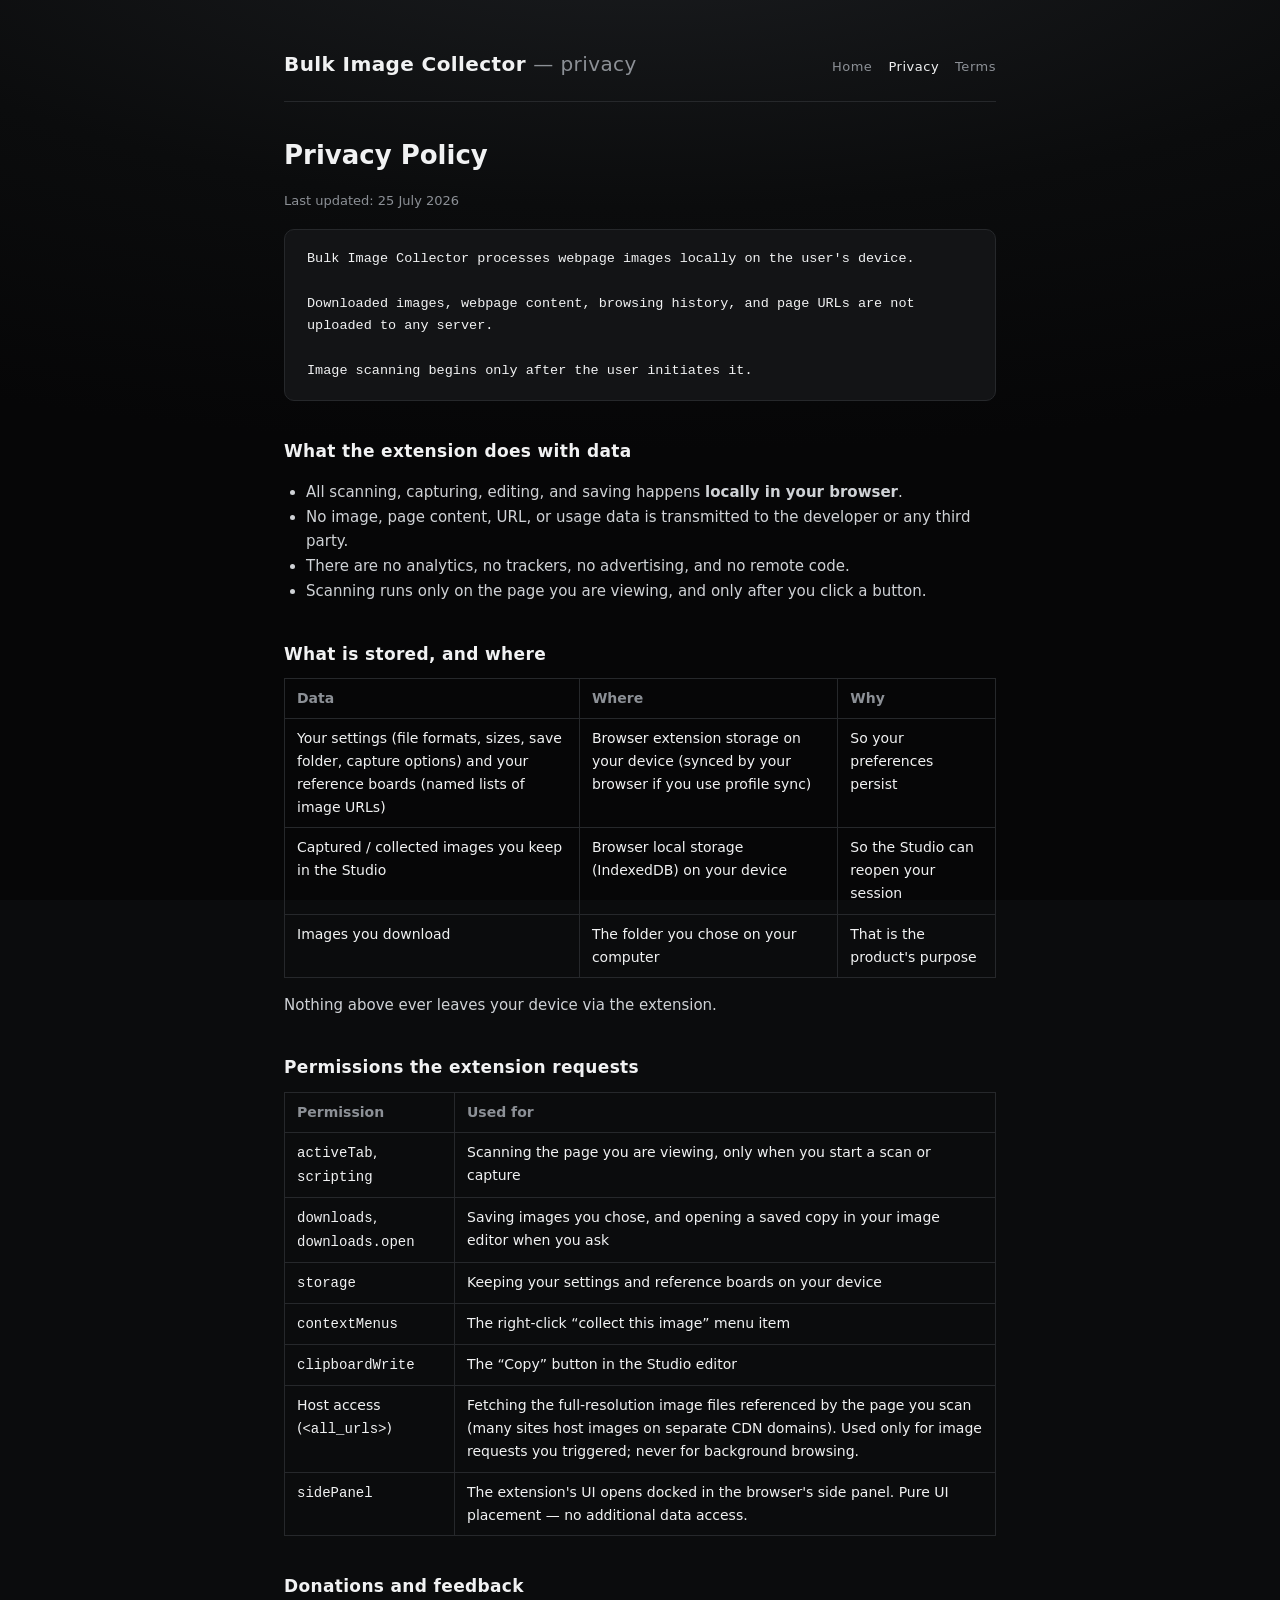
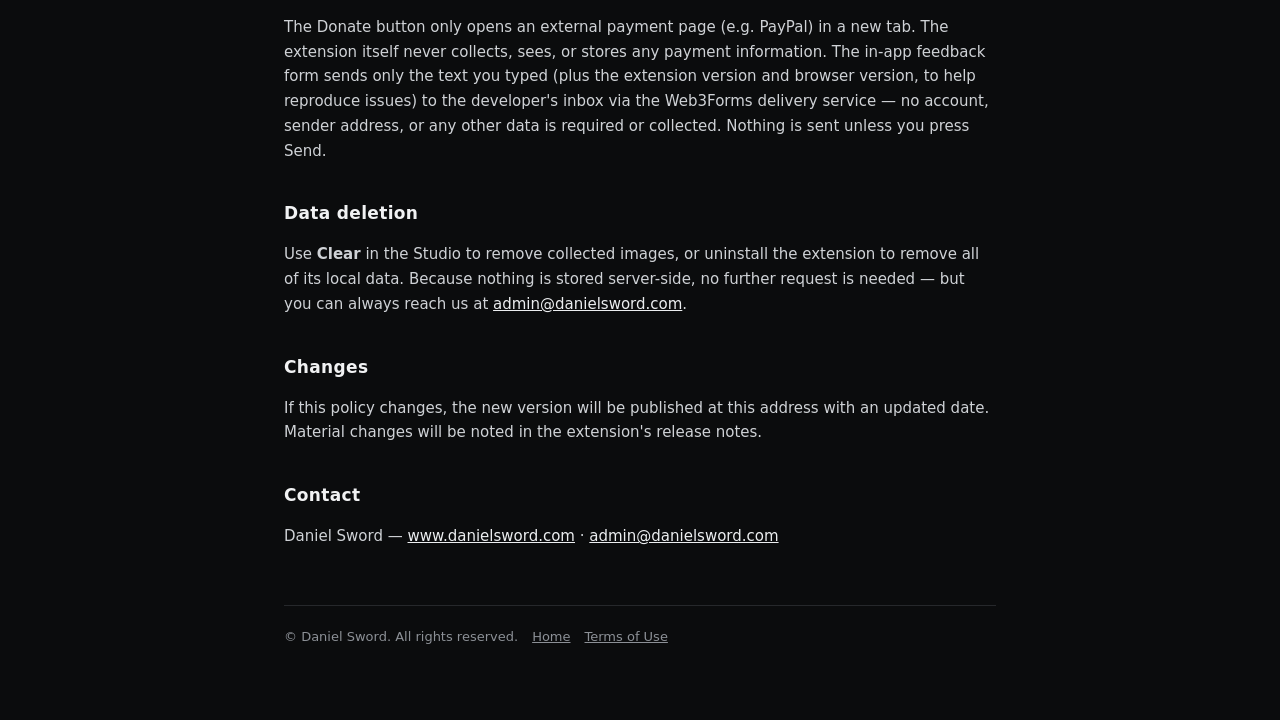
==== privacy.html @ d1e8ccd5 "Add policy pages for Chrome Web Store submission Privacy policy, terms of use, and support/contact p" ====
<!DOCTYPE html>
<html lang="en">
<head>
  <meta charset="UTF-8" />
  <meta name="viewport" content="width=device-width, initial-scale=1" />
  <title>Privacy Policy — Bulk Image Collector</title>
  <link rel="stylesheet" href="style.css" />
</head>
<body>
  <div class="wrap">
    <header class="site">
      <span class="brand">Bulk Image Collector <em>— privacy</em></span>
      <nav>
        <a href="index.html">Home</a>
        <a href="privacy.html" class="on">Privacy</a>
        <a href="terms.html">Terms</a>
      </nav>
    </header>

    <h1>Privacy Policy</h1>
    <p class="muted">Last updated: 25 July 2026</p>

    <div class="card quote">Bulk Image Collector processes webpage images locally on the user's device.

Downloaded images, webpage content, browsing history, and page URLs are not uploaded to any server.

Image scanning begins only after the user initiates it.</div>

    <h2>What the extension does with data</h2>
    <ul>
      <li>All scanning, capturing, editing, and saving happens <strong>locally in your browser</strong>.</li>
      <li>No image, page content, URL, or usage data is transmitted to the developer or any third party.</li>
      <li>There are no analytics, no trackers, no advertising, and no remote code.</li>
      <li>Scanning runs only on the page you are viewing, and only after you click a button.</li>
    </ul>

    <h2>What is stored, and where</h2>
    <table>
      <tr><th>Data</th><th>Where</th><th>Why</th></tr>
      <tr><td>Your settings (file formats, sizes, save folder, capture options) and your reference boards (named lists of image URLs)</td><td>Browser extension storage on your device (synced by your browser if you use profile sync)</td><td>So your preferences persist</td></tr>
      <tr><td>Captured / collected images you keep in the Studio</td><td>Browser local storage (IndexedDB) on your device</td><td>So the Studio can reopen your session</td></tr>
      <tr><td>Images you download</td><td>The folder you chose on your computer</td><td>That is the product's purpose</td></tr>
    </table>
    <p>Nothing above ever leaves your device via the extension.</p>

    <h2>Permissions the extension requests</h2>
    <table>
      <tr><th>Permission</th><th>Used for</th></tr>
      <tr><td><code>activeTab</code>, <code>scripting</code></td><td>Scanning the page you are viewing, only when you start a scan or capture</td></tr>
      <tr><td><code>downloads</code>, <code>downloads.open</code></td><td>Saving images you chose, and opening a saved copy in your image editor when you ask</td></tr>
      <tr><td><code>storage</code></td><td>Keeping your settings and reference boards on your device</td></tr>
      <tr><td><code>contextMenus</code></td><td>The right-click “collect this image” menu item</td></tr>
      <tr><td><code>clipboardWrite</code></td><td>The “Copy” button in the Studio editor</td></tr>
      <tr><td>Host access (<code>&lt;all_urls&gt;</code>)</td><td>Fetching the full-resolution image files referenced by the page you scan (many sites host images on separate CDN domains). Used only for image requests you triggered; never for background browsing.</td></tr>
      <tr><td><code>sidePanel</code></td><td>The extension's UI opens docked in the browser's side panel. Pure UI placement — no additional data access.</td></tr>
    </table>

    <h2>Donations and feedback</h2>
    <p>The Donate button only opens an external payment page (e.g. PayPal) in a new tab.
    The extension itself never collects, sees, or stores any payment information.
    The in-app feedback form sends only the text you typed (plus the extension version
    and browser version, to help reproduce issues) to the developer's inbox via the
    Web3Forms delivery service — no account, sender address, or any other data is
    required or collected. Nothing is sent unless you press Send.</p>

    <h2>Data deletion</h2>
    <p>
      Use <strong>Clear</strong> in the Studio to remove collected images, or uninstall the
      extension to remove all of its local data. Because nothing is stored server-side, no
      further request is needed — but you can always reach us at
      <a href="mailto:admin@danielsword.com">admin@danielsword.com</a>.
    </p>

    <h2>Changes</h2>
    <p>
      If this policy changes, the new version will be published at this address with an updated
      date. Material changes will be noted in the extension's release notes.
    </p>

    <h2>Contact</h2>
    <p>
      Daniel Sword — <a href="https://www.danielsword.com" rel="noopener">www.danielsword.com</a> ·
      <a href="mailto:admin@danielsword.com">admin@danielsword.com</a>
    </p>

    <footer class="site">
      <span>© Daniel Sword. All rights reserved.</span>
      <a href="index.html">Home</a>
      <a href="terms.html">Terms of Use</a>
    </footer>
  </div>
</body>
</html>
---- style.css ----
/* Shared look for the Bulk Image Collector policy site — same graphite family
   as the product so the pages read as first-party. */
:root {
  --bg: #0b0c0d;
  --panel: #131416;
  --line: #26282b;
  --text: #f1f2f3;
  --muted: #8c9096;
  --accent: #eceef0;
}
* { box-sizing: border-box; }
body {
  margin: 0;
  background: radial-gradient(120% 60% at 50% -10%, #1b1d20 0%, #0b0c0d 55%, #060607 100%) fixed var(--bg);
  color: var(--text);
  font: 15px/1.65 "Segoe UI", system-ui, -apple-system, sans-serif;
}
.wrap { max-width: 760px; margin: 0 auto; padding: 48px 24px 80px; }
header.site {
  display: flex; align-items: baseline; gap: 12px; flex-wrap: wrap;
  padding-bottom: 20px; border-bottom: 1px solid var(--line); margin-bottom: 32px;
}
header.site .brand { font-size: 20px; font-weight: 700; letter-spacing: .02em; }
header.site .brand em { color: var(--muted); font-style: normal; font-weight: 400; }
header.site nav { margin-left: auto; display: flex; gap: 16px; }
header.site nav a { color: var(--muted); text-decoration: none; font-size: 13px; letter-spacing: .04em; }
header.site nav a:hover, header.site nav a.on { color: var(--text); }
h1 { font-size: 26px; margin: 0 0 8px; }
h2 { font-size: 17px; margin: 36px 0 10px; letter-spacing: .02em; }
p, li { color: #cfd2d6; }
.muted { color: var(--muted); font-size: 13px; }
.card {
  background: var(--panel); border: 1px solid var(--line); border-radius: 10px;
  padding: 18px 22px; margin: 18px 0;
}
.card.quote { font-family: Consolas, monospace; font-size: 13.5px; white-space: pre-line; }
a { color: var(--accent); }
ul { padding-left: 22px; }
footer.site {
  margin-top: 56px; padding-top: 20px; border-top: 1px solid var(--line);
  color: var(--muted); font-size: 13px; display: flex; gap: 14px; flex-wrap: wrap;
}
footer.site a { color: var(--muted); }
table { border-collapse: collapse; width: 100%; font-size: 14px; }
td, th { border: 1px solid var(--line); padding: 8px 12px; text-align: left; vertical-align: top; }
th { color: var(--muted); font-weight: 600; }
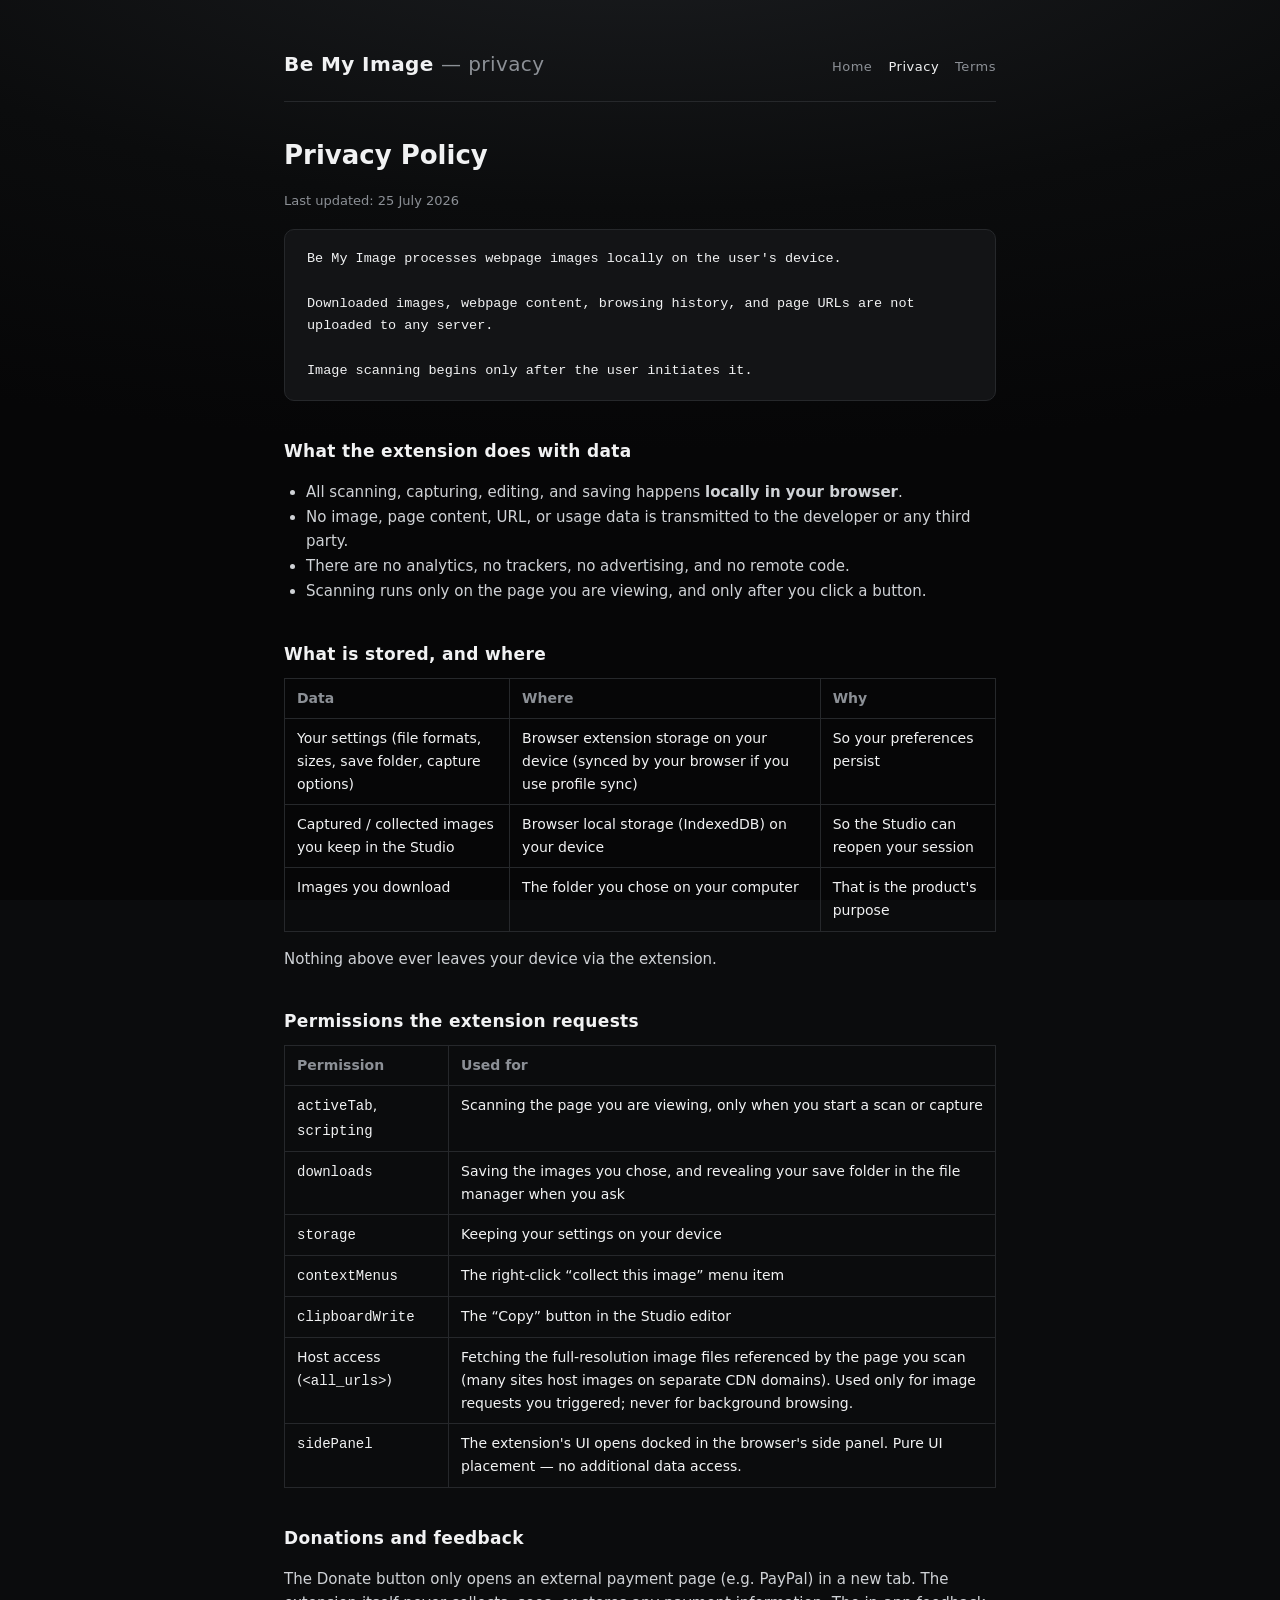
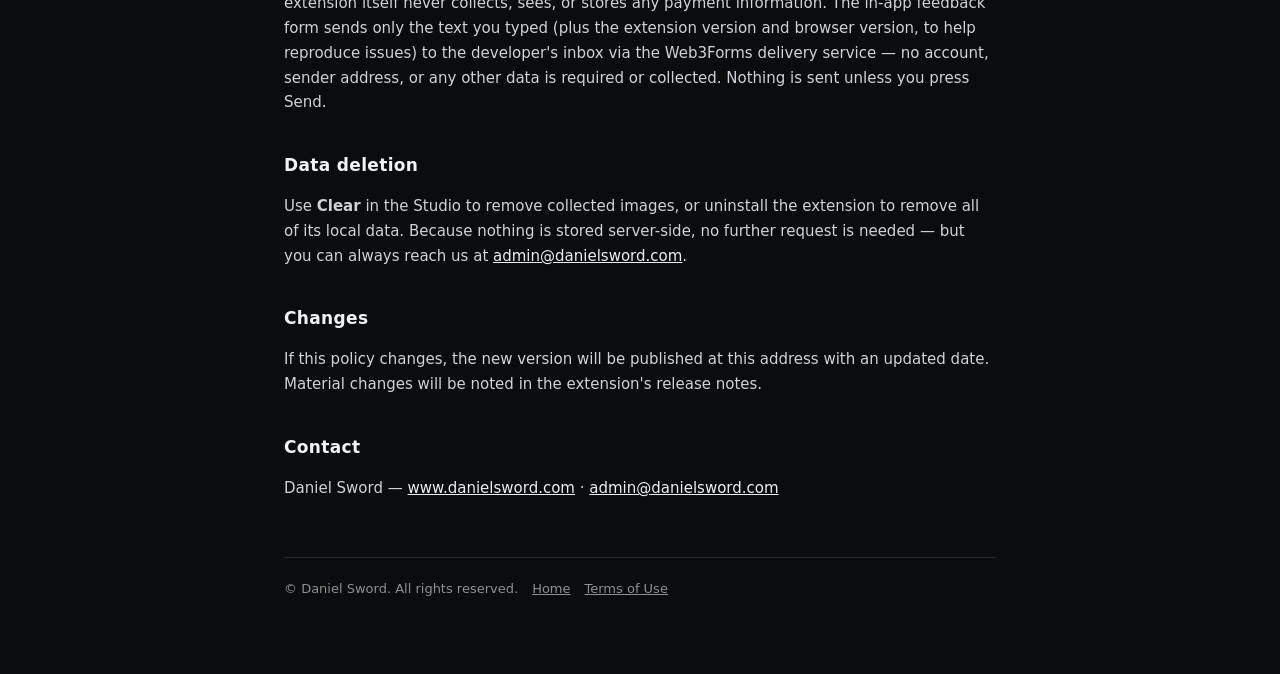
==== commit 909ebe47: "docs: 정책 페이지를 v1.1 기준으로 갱신 v1.0 등록 이후 갱신되지 않아 실제 배포본과 어긋나 있었다.  - 앱 이름을 Bulk Image Collector -> Be M" ====
--- a/privacy.html
+++ b/privacy.html
@@ -3,13 +3,13 @@
 <head>
   <meta charset="UTF-8" />
   <meta name="viewport" content="width=device-width, initial-scale=1" />
-  <title>Privacy Policy — Bulk Image Collector</title>
+  <title>Privacy Policy — Be My Image</title>
   <link rel="stylesheet" href="style.css" />
 </head>
 <body>
   <div class="wrap">
     <header class="site">
-      <span class="brand">Bulk Image Collector <em>— privacy</em></span>
+      <span class="brand">Be My Image <em>— privacy</em></span>
       <nav>
         <a href="index.html">Home</a>
         <a href="privacy.html" class="on">Privacy</a>
@@ -20,7 +20,7 @@
     <h1>Privacy Policy</h1>
     <p class="muted">Last updated: 25 July 2026</p>
 
-    <div class="card quote">Bulk Image Collector processes webpage images locally on the user's device.
+    <div class="card quote">Be My Image processes webpage images locally on the user's device.
 
 Downloaded images, webpage content, browsing history, and page URLs are not uploaded to any server.
 
@@ -37,7 +37,7 @@
     <h2>What is stored, and where</h2>
     <table>
       <tr><th>Data</th><th>Where</th><th>Why</th></tr>
-      <tr><td>Your settings (file formats, sizes, save folder, capture options) and your reference boards (named lists of image URLs)</td><td>Browser extension storage on your device (synced by your browser if you use profile sync)</td><td>So your preferences persist</td></tr>
+      <tr><td>Your settings (file formats, sizes, save folder, capture options)</td><td>Browser extension storage on your device (synced by your browser if you use profile sync)</td><td>So your preferences persist</td></tr>
       <tr><td>Captured / collected images you keep in the Studio</td><td>Browser local storage (IndexedDB) on your device</td><td>So the Studio can reopen your session</td></tr>
       <tr><td>Images you download</td><td>The folder you chose on your computer</td><td>That is the product's purpose</td></tr>
     </table>
@@ -47,8 +47,8 @@
     <table>
       <tr><th>Permission</th><th>Used for</th></tr>
       <tr><td><code>activeTab</code>, <code>scripting</code></td><td>Scanning the page you are viewing, only when you start a scan or capture</td></tr>
-      <tr><td><code>downloads</code>, <code>downloads.open</code></td><td>Saving images you chose, and opening a saved copy in your image editor when you ask</td></tr>
-      <tr><td><code>storage</code></td><td>Keeping your settings and reference boards on your device</td></tr>
+      <tr><td><code>downloads</code></td><td>Saving the images you chose, and revealing your save folder in the file manager when you ask</td></tr>
+      <tr><td><code>storage</code></td><td>Keeping your settings on your device</td></tr>
       <tr><td><code>contextMenus</code></td><td>The right-click “collect this image” menu item</td></tr>
       <tr><td><code>clipboardWrite</code></td><td>The “Copy” button in the Studio editor</td></tr>
       <tr><td>Host access (<code>&lt;all_urls&gt;</code>)</td><td>Fetching the full-resolution image files referenced by the page you scan (many sites host images on separate CDN domains). Used only for image requests you triggered; never for background browsing.</td></tr>
--- a/style.css
+++ b/style.css
@@ -1,4 +1,4 @@
-/* Shared look for the Bulk Image Collector policy site — same graphite family
+/* Shared look for the Be My Image policy site — same graphite family
    as the product so the pages read as first-party. */
 :root {
   --bg: #0b0c0d;
